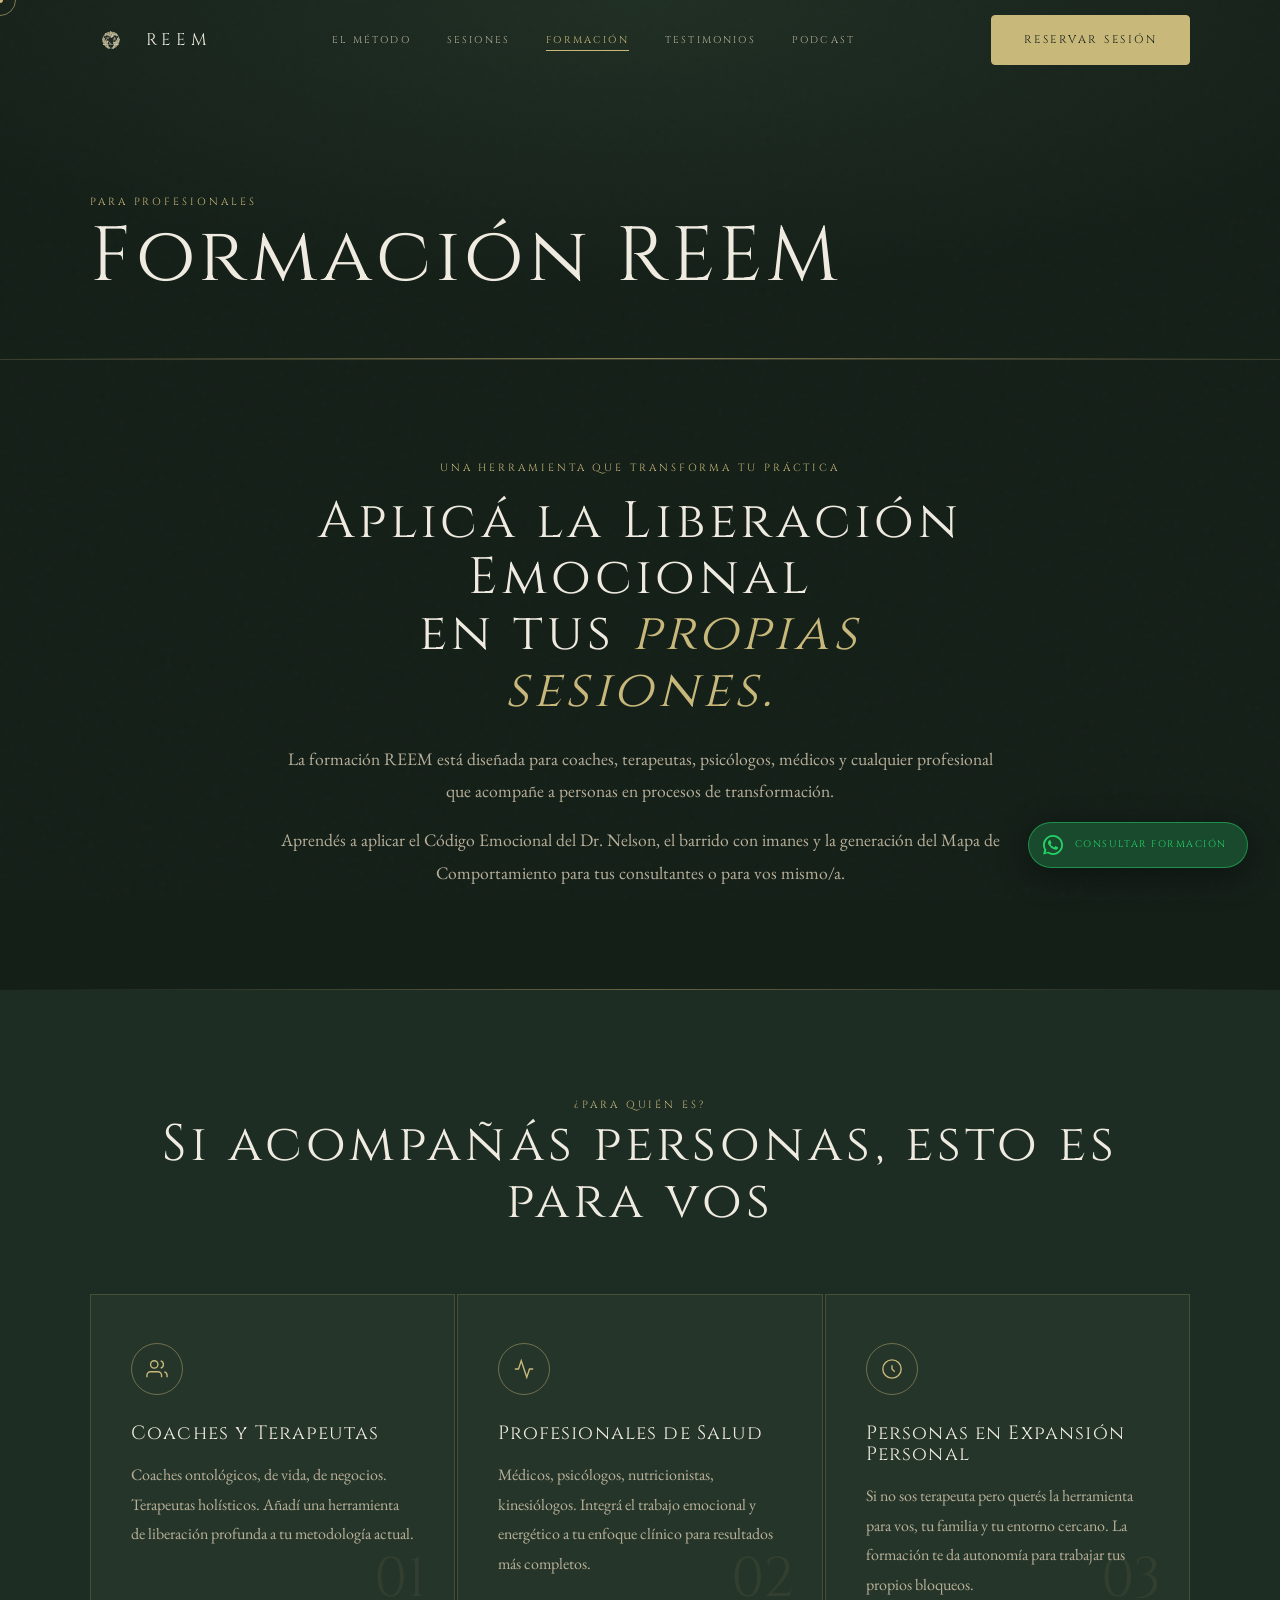
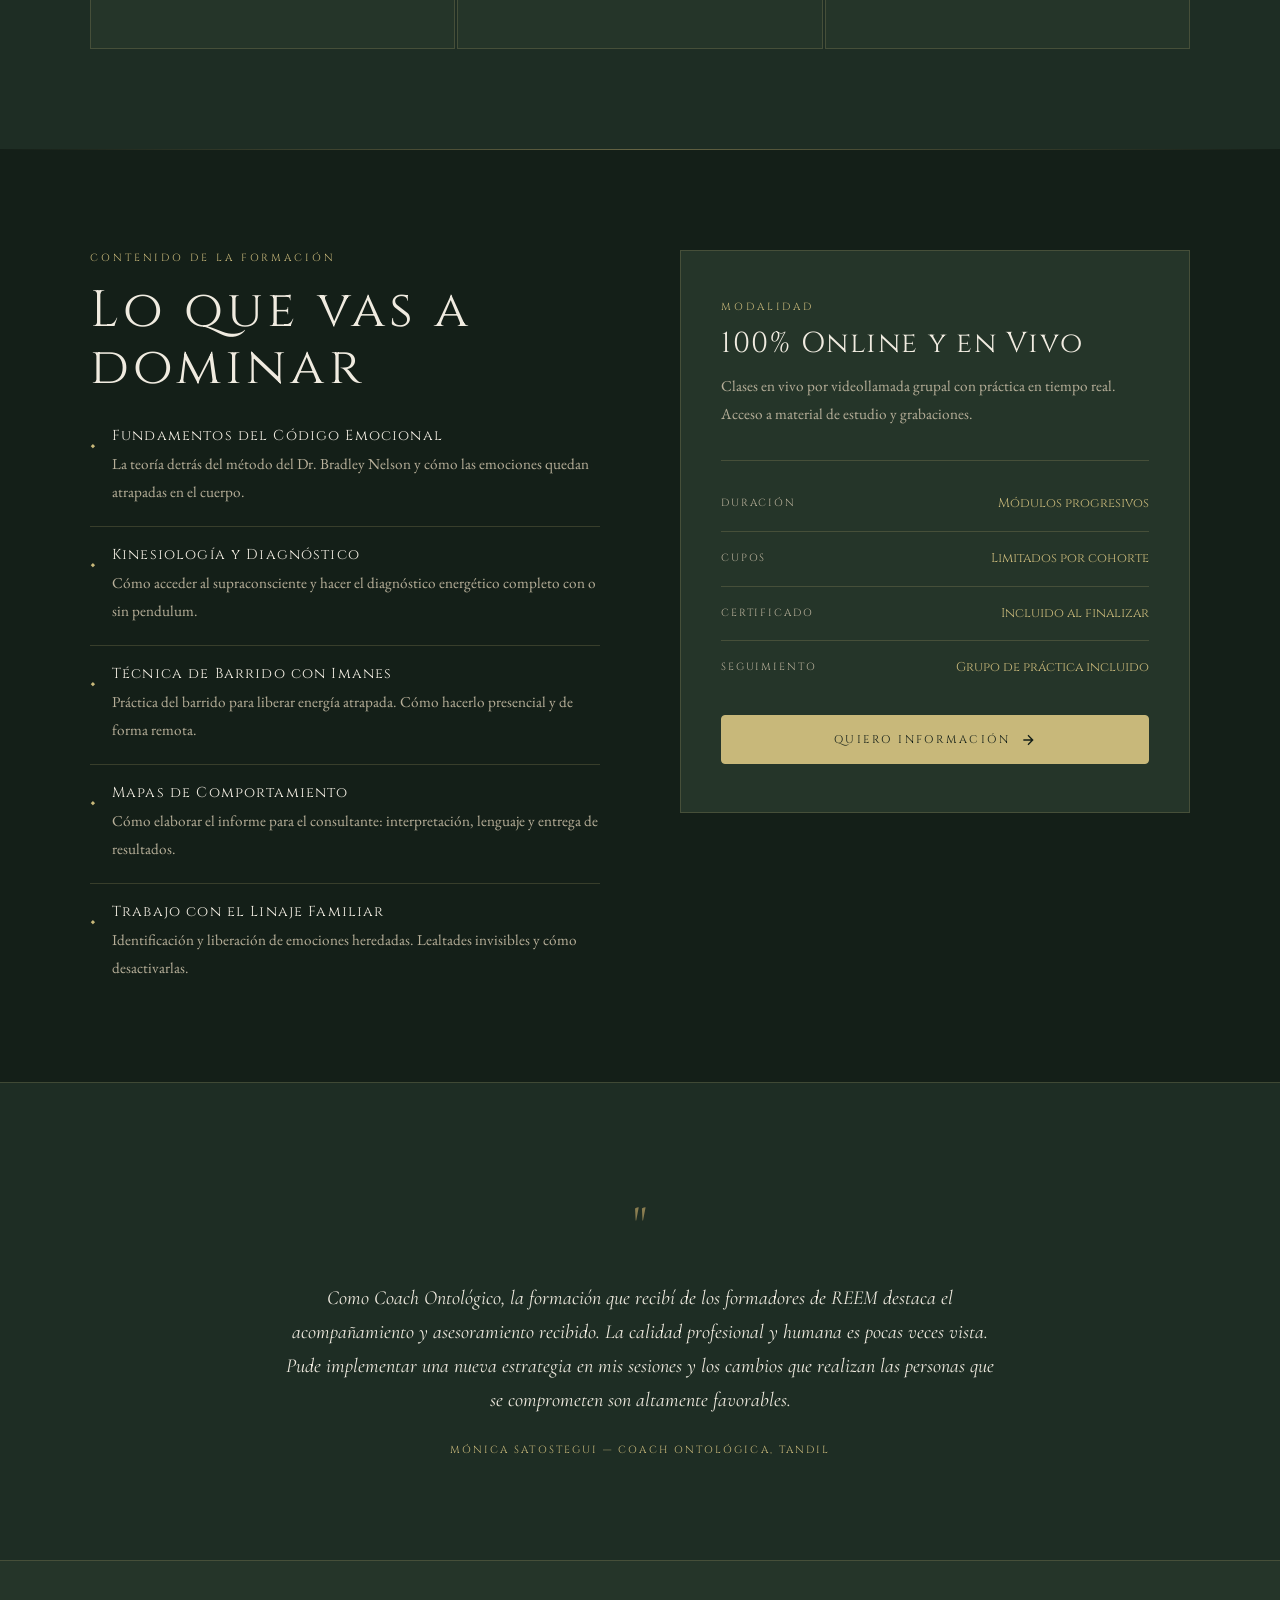
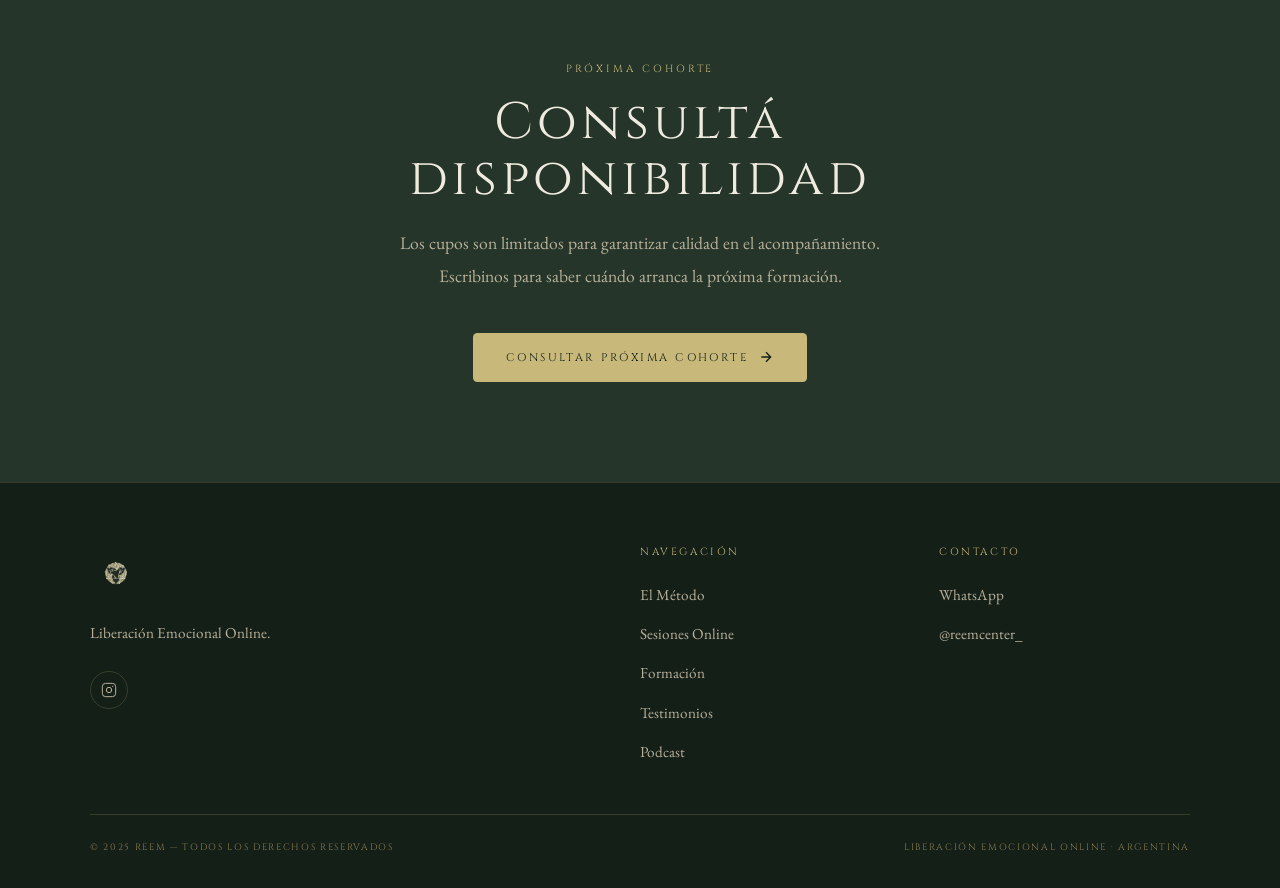
==== formacion.html @ 7fcaaf8c "Deployment: website files at root for GitHub Pages" ====
<!DOCTYPE html>
<html lang="es">
<head>
  <meta charset="UTF-8" />
  <meta name="viewport" content="width=device-width, initial-scale=1.0" />
  <title>Formación Profesional — REEM Liberación Emocional</title>
  <meta name="description" content="Formación profesional en Liberación Emocional con la metodología REEM. Certificate para aplicar el Código del Dr. Nelson en tus sesiones." />
  <link rel="icon" type="image/png" href="assets/img/logo.png" />
  <link rel="stylesheet" href="assets/css/style.css" />
</head>
<body>
  <div class="cursor-dot"></div>
  <div class="cursor-ring"></div>
  <a class="wa-float" href="https://wa.me/+5493513995002" target="_blank" rel="noopener">
    <svg xmlns="http://www.w3.org/2000/svg" width="20" height="20" fill="currentColor" viewBox="0 0 24 24"><path d="M17.472 14.382c-.297-.149-1.758-.867-2.03-.967-.273-.099-.471-.148-.67.15-.197.297-.767.966-.94 1.164-.173.199-.347.223-.644.075-.297-.15-1.255-.463-2.39-1.475-.883-.788-1.48-1.761-1.653-2.059-.173-.297-.018-.458.13-.606.134-.133.298-.347.446-.52.149-.174.198-.298.298-.497.099-.198.05-.371-.025-.52-.075-.149-.669-1.612-.916-2.207-.242-.579-.487-.5-.669-.51-.173-.008-.371-.01-.57-.01-.198 0-.52.074-.792.372-.272.297-1.04 1.016-1.04 2.479 0 1.462 1.065 2.875 1.213 3.074.149.198 2.096 3.2 5.077 4.487.709.306 1.262.489 1.694.625.712.227 1.36.195 1.871.118.571-.085 1.758-.719 2.006-1.413.248-.694.248-1.289.173-1.413-.074-.124-.272-.198-.57-.347z"/><path d="M12 0C5.373 0 0 5.373 0 12c0 2.127.558 4.122 1.531 5.849L.061 23.5l5.793-1.519A11.944 11.944 0 0 0 12 24c6.627 0 12-5.373 12-12S18.627 0 12 0zm0 21.818a9.818 9.818 0 0 1-5.006-1.374l-.359-.213-3.44.902.918-3.354-.234-.374A9.818 9.818 0 0 1 12 2.182c5.425 0 9.818 4.393 9.818 9.818S17.425 21.818 12 21.818z"/></svg>
    <span>Consultar Formación</span>
  </a>

  <header class="nav">
    <div class="container nav__inner">
      <a class="nav__logo" href="index.html"><img src="assets/img/logo.png" alt="REEM" /><span class="nav__logo-text">REEM</span></a>
      <nav class="nav__links">
        <a href="metodo.html">El Método</a>
        <a href="sesiones.html">Sesiones</a>
        <a href="formacion.html" class="active">Formación</a>
        <a href="testimonios.html">Testimonios</a>
        <a href="podcast.html">Podcast</a>
      </nav>
      <a class="btn btn-solid nav__cta" href="sesiones.html">Reservar Sesión</a>
      <button class="nav__burger" aria-label="Menú"><span></span><span></span><span></span></button>
    </div>
  </header>
  <nav class="nav__mobile">
    <a href="metodo.html">El Método</a><a href="sesiones.html">Sesiones</a><a href="formacion.html">Formación</a><a href="testimonios.html">Testimonios</a><a href="podcast.html">Podcast</a>
    <a class="btn btn-solid" href="sesiones.html" style="text-align:center">Reservar Sesión</a>
  </nav>

  <section class="page-hero">
    <div class="page-hero__bg"></div>
    <div class="container page-hero__content">
      <span class="label">Para Profesionales</span>
      <h1>Formación REEM</h1>
    </div>
  </section>

  <!-- INTRO -->
  <section style="background:var(--bg-deep);">
    <div class="container">
      <div style="max-width:720px;margin:0 auto;text-align:center;" class="fade-in">
        <span class="label" style="display:block;margin-bottom:16px;">Una herramienta que transforma tu práctica</span>
        <h2 style="margin-bottom:24px;">Aplicá la Liberación Emocional<br>en tus <em style="color:var(--gold);font-style:italic;">propias sesiones.</em></h2>
        <p style="color:var(--cream-dim);margin-bottom:16px;">La formación REEM está diseñada para coaches, terapeutas, psicólogos, médicos y cualquier profesional que acompañe a personas en procesos de transformación.</p>
        <p style="color:var(--cream-dim);">Aprendés a aplicar el Código Emocional del Dr. Nelson, el barrido con imanes y la generación del Mapa de Comportamiento para tus consultantes o para vos mismo/a.</p>
      </div>
    </div>
  </section>

  <div class="divider"></div>

  <!-- PARA QUIÉN -->
  <section style="background:var(--bg);">
    <div class="container">
      <div class="section-header fade-in">
        <span class="label">¿Para quién es?</span>
        <h2>Si acompañás personas, esto es para vos</h2>
      </div>
      <div class="cards-grid">
        <div class="card fade-in">
          <div class="card__icon"><svg xmlns="http://www.w3.org/2000/svg" width="22" height="22" fill="none" stroke="currentColor" stroke-width="1.5" viewBox="0 0 24 24"><path d="M17 21v-2a4 4 0 0 0-4-4H5a4 4 0 0 0-4 4v2"/><circle cx="9" cy="7" r="4"/><path d="M23 21v-2a4 4 0 0 0-3-3.87"/><path d="M16 3.13a4 4 0 0 1 0 7.75"/></svg></div>
          <h3>Coaches y Terapeutas</h3>
          <p style="color:var(--cream-dim);">Coaches ontológicos, de vida, de negocios. Terapeutas holísticos. Añadí una herramienta de liberación profunda a tu metodología actual.</p>
          <span class="card__num">01</span>
        </div>
        <div class="card fade-in fade-in-delay-1">
          <div class="card__icon"><svg xmlns="http://www.w3.org/2000/svg" width="22" height="22" fill="none" stroke="currentColor" stroke-width="1.5" viewBox="0 0 24 24"><path d="M22 12h-4l-3 9L9 3l-3 9H2"/></svg></div>
          <h3>Profesionales de Salud</h3>
          <p style="color:var(--cream-dim);">Médicos, psicólogos, nutricionistas, kinesiólogos. Integrá el trabajo emocional y energético a tu enfoque clínico para resultados más completos.</p>
          <span class="card__num">02</span>
        </div>
        <div class="card fade-in fade-in-delay-2">
          <div class="card__icon"><svg xmlns="http://www.w3.org/2000/svg" width="22" height="22" fill="none" stroke="currentColor" stroke-width="1.5" viewBox="0 0 24 24"><circle cx="12" cy="12" r="10"/><path d="M12 8v4l3 3"/></svg></div>
          <h3>Personas en Expansión Personal</h3>
          <p style="color:var(--cream-dim);">Si no sos terapeuta pero querés la herramienta para vos, tu familia y tu entorno cercano. La formación te da autonomía para trabajar tus propios bloqueos.</p>
          <span class="card__num">03</span>
        </div>
      </div>
    </div>
  </section>

  <div class="divider"></div>

  <!-- QUÉ APRENDÉS -->
  <section style="background:var(--bg-deep);">
    <div class="container">
      <div style="display:grid;grid-template-columns:1fr 1fr;gap:80px;align-items:start;">
        <div class="fade-in">
          <span class="label" style="display:block;margin-bottom:16px;">Contenido de la formación</span>
          <h2 style="margin-bottom:32px;">Lo que vas a dominar</h2>
          <div style="display:flex;flex-direction:column;gap:20px;">
            <div style="display:flex;gap:16px;align-items:flex-start;">
              <span style="color:var(--gold);font-size:1.2rem;flex-shrink:0;">◆</span>
              <div><h4 style="font-family:var(--font-display);font-size:0.9rem;letter-spacing:0.08em;margin-bottom:6px;">Fundamentos del Código Emocional</h4><p style="color:var(--cream-dim);font-size:0.95rem;">La teoría detrás del método del Dr. Bradley Nelson y cómo las emociones quedan atrapadas en el cuerpo.</p></div>
            </div>
            <div style="height:1px;background:var(--border);"></div>
            <div style="display:flex;gap:16px;align-items:flex-start;">
              <span style="color:var(--gold);font-size:1.2rem;flex-shrink:0;">◆</span>
              <div><h4 style="font-family:var(--font-display);font-size:0.9rem;letter-spacing:0.08em;margin-bottom:6px;">Kinesiología y Diagnóstico</h4><p style="color:var(--cream-dim);font-size:0.95rem;">Cómo acceder al supraconsciente y hacer el diagnóstico energético completo con o sin pendulum.</p></div>
            </div>
            <div style="height:1px;background:var(--border);"></div>
            <div style="display:flex;gap:16px;align-items:flex-start;">
              <span style="color:var(--gold);font-size:1.2rem;flex-shrink:0;">◆</span>
              <div><h4 style="font-family:var(--font-display);font-size:0.9rem;letter-spacing:0.08em;margin-bottom:6px;">Técnica de Barrido con Imanes</h4><p style="color:var(--cream-dim);font-size:0.95rem;">Práctica del barrido para liberar energía atrapada. Cómo hacerlo presencial y de forma remota.</p></div>
            </div>
            <div style="height:1px;background:var(--border);"></div>
            <div style="display:flex;gap:16px;align-items:flex-start;">
              <span style="color:var(--gold);font-size:1.2rem;flex-shrink:0;">◆</span>
              <div><h4 style="font-family:var(--font-display);font-size:0.9rem;letter-spacing:0.08em;margin-bottom:6px;">Mapas de Comportamiento</h4><p style="color:var(--cream-dim);font-size:0.95rem;">Cómo elaborar el informe para el consultante: interpretación, lenguaje y entrega de resultados.</p></div>
            </div>
            <div style="height:1px;background:var(--border);"></div>
            <div style="display:flex;gap:16px;align-items:flex-start;">
              <span style="color:var(--gold);font-size:1.2rem;flex-shrink:0;">◆</span>
              <div><h4 style="font-family:var(--font-display);font-size:0.9rem;letter-spacing:0.08em;margin-bottom:6px;">Trabajo con el Linaje Familiar</h4><p style="color:var(--cream-dim);font-size:0.95rem;">Identificación y liberación de emociones heredadas. Lealtades invisibles y cómo desactivarlas.</p></div>
            </div>
          </div>
        </div>
        <div class="fade-in fade-in-delay-2">
          <div style="background:var(--bg-card);border:1px solid var(--border);padding:48px 40px;">
            <div style="position:relative;padding-bottom:32px;margin-bottom:32px;border-bottom:1px solid var(--border);">
              <span class="label" style="display:block;margin-bottom:12px;">Modalidad</span>
              <h3 style="margin-bottom:12px;">100% Online y en Vivo</h3>
              <p style="color:var(--cream-dim);font-size:0.95rem;">Clases en vivo por videollamada grupal con práctica en tiempo real. Acceso a material de estudio y grabaciones.</p>
            </div>
            <div style="display:flex;flex-direction:column;gap:16px;">
              <div style="display:flex;justify-content:space-between;align-items:center;">
                <span style="font-family:var(--font-display);font-size:0.65rem;letter-spacing:0.18em;text-transform:uppercase;color:var(--cream-dim);">Duración</span>
                <span style="font-family:var(--font-display);font-size:0.8rem;color:var(--gold);">Módulos progresivos</span>
              </div>
              <div style="height:1px;background:var(--border);"></div>
              <div style="display:flex;justify-content:space-between;align-items:center;">
                <span style="font-family:var(--font-display);font-size:0.65rem;letter-spacing:0.18em;text-transform:uppercase;color:var(--cream-dim);">Cupos</span>
                <span style="font-family:var(--font-display);font-size:0.8rem;color:var(--gold);">Limitados por cohorte</span>
              </div>
              <div style="height:1px;background:var(--border);"></div>
              <div style="display:flex;justify-content:space-between;align-items:center;">
                <span style="font-family:var(--font-display);font-size:0.65rem;letter-spacing:0.18em;text-transform:uppercase;color:var(--cream-dim);">Certificado</span>
                <span style="font-family:var(--font-display);font-size:0.8rem;color:var(--gold);">Incluido al finalizar</span>
              </div>
              <div style="height:1px;background:var(--border);"></div>
              <div style="display:flex;justify-content:space-between;align-items:center;">
                <span style="font-family:var(--font-display);font-size:0.65rem;letter-spacing:0.18em;text-transform:uppercase;color:var(--cream-dim);">Seguimiento</span>
                <span style="font-family:var(--font-display);font-size:0.8rem;color:var(--gold);">Grupo de práctica incluido</span>
              </div>
            </div>
            <a class="btn btn-solid" href="https://wa.me/+5493513995002?text=Hola%2C+quiero+informaci%C3%B3n+sobre+la+Formaci%C3%B3n+REEM." target="_blank" style="width:100%;justify-content:center;margin-top:36px;">
              Quiero información
              <svg xmlns="http://www.w3.org/2000/svg" width="16" height="16" fill="none" stroke="currentColor" stroke-width="2" viewBox="0 0 24 24"><path d="M5 12h14M12 5l7 7-7 7"/></svg>
            </a>
          </div>
        </div>
      </div>
    </div>
  </section>

  <!-- TESTIMONIO FORMACIÓN DESTACADO -->
  <section style="background:var(--bg);border-top:1px solid var(--border);">
    <div class="container">
      <div style="max-width:720px;margin:0 auto;text-align:center;" class="fade-in">
        <div style="font-size:3rem;color:var(--gold-dim);margin-bottom:16px;">"</div>
        <blockquote style="font-family:var(--font-body);font-size:1.25rem;font-style:italic;color:var(--cream);line-height:1.7;margin-bottom:24px;">Como Coach Ontológico, la formación que recibí de los formadores de REEM destaca el acompañamiento y asesoramiento recibido. La calidad profesional y humana es pocas veces vista. Pude implementar una nueva estrategia en mis sesiones y los cambios que realizan las personas que se comprometen son altamente favorables.</blockquote>
        <p style="font-family:var(--font-display);font-size:0.65rem;letter-spacing:0.2em;text-transform:uppercase;color:var(--gold);">Mónica Satostegui — Coach Ontológica, Tandil</p>
      </div>
    </div>
  </section>

  <!-- CTA -->
  <section style="background:var(--bg-card);border-top:1px solid var(--border);text-align:center;">
    <div class="container">
      <div style="max-width:520px;margin:0 auto;" class="fade-in">
        <span class="label" style="display:block;margin-bottom:16px;">Próxima cohorte</span>
        <h2 style="margin-bottom:20px;">Consultá disponibilidad</h2>
        <p style="color:var(--cream-dim);margin-bottom:40px;">Los cupos son limitados para garantizar calidad en el acompañamiento. Escribinos para saber cuándo arranca la próxima formación.</p>
        <a class="btn btn-solid" href="https://wa.me/+5493513995002?text=Hola%2C+quiero+info+sobre+la+pr%C3%B3xima+cohorte+de+la+Formaci%C3%B3n+REEM." target="_blank">
          Consultar próxima cohorte
          <svg xmlns="http://www.w3.org/2000/svg" width="16" height="16" fill="none" stroke="currentColor" stroke-width="2" viewBox="0 0 24 24"><path d="M5 12h14M12 5l7 7-7 7"/></svg>
        </a>
      </div>
    </div>
  </section>

  <footer class="footer">
    <div class="container">
      <div class="footer__grid">
        <div class="footer__brand"><img src="assets/img/logo.png" alt="REEM Logo" /><p>Liberación Emocional Online.</p><div class="footer__social"><a href="https://www.instagram.com/reemcenter_/" target="_blank" aria-label="Instagram"><svg xmlns="http://www.w3.org/2000/svg" width="16" height="16" fill="none" stroke="currentColor" stroke-width="1.5" viewBox="0 0 24 24"><rect x="2" y="2" width="20" height="20" rx="5" ry="5"/><circle cx="12" cy="12" r="4"/><circle cx="17.5" cy="6.5" r="1" fill="currentColor" stroke="none"/></svg></a></div></div>
        <div class="footer__col"><h4>Navegación</h4><ul><li><a href="metodo.html">El Método</a></li><li><a href="sesiones.html">Sesiones Online</a></li><li><a href="formacion.html">Formación</a></li><li><a href="testimonios.html">Testimonios</a></li><li><a href="podcast.html">Podcast</a></li></ul></div>
        <div class="footer__col"><h4>Contacto</h4><ul><li><a href="https://wa.me/+5493513995002" target="_blank">WhatsApp</a></li><li><a href="https://www.instagram.com/reemcenter_/" target="_blank">@reemcenter_</a></li></ul></div>
      </div>
      <div class="footer__bottom"><p>© 2025 REEM — Todos los derechos reservados</p><p>Liberación Emocional Online · Argentina</p></div>
    </div>
  </footer>
  <script src="assets/js/main.js"></script>
</body>
</html>
---- assets/css/style.css ----
/* ============================================
   REEM — Global Stylesheet
   Aesthetic: Luxury Dark Mystic
   ============================================ */

@import url('https://fonts.googleapis.com/css2?family=Cormorant+Garamond:ital,wght@0,300;0,400;0,500;0,600;1,300;1,400&family=Cinzel:wght@400;500;600&family=EB+Garamond:ital,wght@0,400;0,500;1,400&display=swap');

/* ---- VARIABLES ---- */
:root {
  --bg:          #1e2d24;
  --bg-deep:     #141f18;
  --bg-card:     #253529;
  --bg-hover:    #2e4035;
  --gold:        #c8b87a;
  --gold-light:  #e0d09a;
  --gold-dim:    #8a7d50;
  --cream:       #f0ebe0;
  --cream-dim:   #b8b09a;
  --white:       #ffffff;
  --border:      rgba(200, 184, 122, 0.2);
  --border-strong: rgba(200, 184, 122, 0.45);
  --shadow:      0 20px 60px rgba(0,0,0,0.5);
  --shadow-gold: 0 0 40px rgba(200, 184, 122, 0.12);

  --font-display: 'Cinzel', serif;
  --font-body:    'Cormorant Garamond', serif;
  --font-text:    'EB Garamond', serif;

  --nav-h: 80px;
  --section-pad: 100px;
  --max-w: 1180px;
  --radius: 4px;

  --transition: 0.4s cubic-bezier(0.25, 0.46, 0.45, 0.94);
}

/* ---- RESET ---- */
*, *::before, *::after { box-sizing: border-box; margin: 0; padding: 0; }
html { scroll-behavior: smooth; font-size: 16px; }
body {
  font-family: var(--font-body);
  background-color: var(--bg-deep);
  color: var(--cream);
  line-height: 1.7;
  overflow-x: hidden;
  cursor: none;
}
img { max-width: 100%; height: auto; display: block; }
a { text-decoration: none; color: inherit; }
ul { list-style: none; }
button { font-family: inherit; cursor: none; }

/* ---- CUSTOM CURSOR ---- */
.cursor-dot,
.cursor-ring {
  position: fixed;
  border-radius: 50%;
  pointer-events: none;
  z-index: 9999;
  transform: translate(-50%, -50%);
  transition: opacity 0.3s;
}
.cursor-dot {
  width: 6px; height: 6px;
  background: var(--gold);
}
.cursor-ring {
  width: 32px; height: 32px;
  border: 1px solid rgba(200,184,122,0.6);
  transition: transform 0.15s ease, width 0.3s, height 0.3s, border-color 0.3s;
}
.cursor-ring.hover {
  width: 56px; height: 56px;
  border-color: var(--gold);
  background: rgba(200,184,122,0.06);
}

/* ---- SCROLLBAR ---- */
::-webkit-scrollbar { width: 5px; }
::-webkit-scrollbar-track { background: var(--bg-deep); }
::-webkit-scrollbar-thumb { background: var(--gold-dim); border-radius: 10px; }

/* ---- NOISE OVERLAY ---- */
body::before {
  content: '';
  position: fixed; inset: 0;
  background-image: url("data:image/svg+xml,%3Csvg viewBox='0 0 200 200' xmlns='http://www.w3.org/2000/svg'%3E%3Cfilter id='n'%3E%3CfeTurbulence type='fractalNoise' baseFrequency='0.75' numOctaves='4' stitchTiles='stitch'/%3E%3C/filter%3E%3Crect width='100%25' height='100%25' filter='url(%23n)' opacity='0.04'/%3E%3C/svg%3E");
  pointer-events: none;
  z-index: 1;
  opacity: 0.5;
}

/* ---- TYPOGRAPHY ---- */
h1, h2, h3, h4 { font-family: var(--font-display); font-weight: 400; line-height: 1.1; }
h1 { font-size: clamp(2.8rem, 6vw, 5.5rem); letter-spacing: 0.06em; }
h2 { font-size: clamp(2rem, 4vw, 3.2rem); letter-spacing: 0.08em; }
h3 { font-size: clamp(1.3rem, 2.5vw, 1.8rem); letter-spacing: 0.06em; }
p { font-family: var(--font-text); font-size: 1.1rem; font-weight: 400; line-height: 1.85; }

.label {
  font-family: var(--font-display);
  font-size: 0.65rem;
  letter-spacing: 0.28em;
  text-transform: uppercase;
  color: var(--gold);
}
.gold { color: var(--gold); }
.cream { color: var(--cream); }

/* ---- LAYOUT ---- */
.container {
  width: 100%;
  max-width: var(--max-w);
  margin: 0 auto;
  padding: 0 40px;
}
section { padding: var(--section-pad) 0; position: relative; }

/* ---- DECORATIVE LINE ---- */
.dec-line {
  display: flex;
  align-items: center;
  gap: 16px;
  margin-bottom: 20px;
}
.dec-line::before, .dec-line::after {
  content: '';
  height: 1px;
  flex: 1;
  background: linear-gradient(to right, transparent, var(--gold-dim));
}
.dec-line::before { background: linear-gradient(to left, transparent, var(--gold-dim)); }

/* ---- BUTTONS ---- */
.btn {
  display: inline-flex;
  align-items: center;
  gap: 10px;
  padding: 14px 32px;
  font-family: var(--font-display);
  font-size: 0.7rem;
  letter-spacing: 0.22em;
  text-transform: uppercase;
  border: 1px solid var(--gold);
  color: var(--gold);
  background: transparent;
  border-radius: var(--radius);
  transition: var(--transition);
  position: relative;
  overflow: hidden;
}
.btn::before {
  content: '';
  position: absolute;
  inset: 0;
  background: var(--gold);
  transform: scaleX(0);
  transform-origin: left;
  transition: transform 0.4s cubic-bezier(0.25, 0.46, 0.45, 0.94);
  z-index: -1;
}
.btn:hover::before { transform: scaleX(1); }
.btn:hover { color: var(--bg-deep); }

.btn-solid {
  background: var(--gold);
  color: var(--bg-deep);
}
.btn-solid::before { background: var(--gold-light); }
.btn-solid:hover { color: var(--bg-deep); }

.btn-wa {
  background: #1a4a2e;
  border-color: #25D366;
  color: #25D366;
}
.btn-wa::before { background: #25D366; }
.btn-wa:hover { color: var(--bg-deep); }

.btn svg { transition: transform 0.3s; }
.btn:hover svg { transform: translateX(4px); }

/* ---- NAV ---- */
.nav {
  position: fixed;
  top: 0; left: 0; right: 0;
  height: var(--nav-h);
  z-index: 1000;
  transition: background 0.4s, border-bottom 0.4s;
}
.nav.scrolled {
  background: rgba(20, 31, 24, 0.92);
  backdrop-filter: blur(20px);
  border-bottom: 1px solid var(--border);
}
.nav__inner {
  display: flex;
  align-items: center;
  justify-content: space-between;
  height: 100%;
}
.nav__logo {
  display: flex;
  align-items: center;
  gap: 14px;
}
.nav__logo img {
  width: 42px;
  height: 42px;
  object-fit: contain;
}
.nav__logo-text {
  font-family: var(--font-display);
  font-size: 1.05rem;
  letter-spacing: 0.3em;
  color: var(--cream);
}
.nav__links {
  display: flex;
  align-items: center;
  gap: 36px;
}
.nav__links a {
  font-family: var(--font-display);
  font-size: 0.62rem;
  letter-spacing: 0.22em;
  text-transform: uppercase;
  color: var(--cream-dim);
  transition: color 0.3s;
  position: relative;
}
.nav__links a::after {
  content: '';
  position: absolute;
  bottom: -3px; left: 0;
  width: 0; height: 1px;
  background: var(--gold);
  transition: width 0.3s;
}
.nav__links a:hover, .nav__links a.active { color: var(--gold); }
.nav__links a:hover::after, .nav__links a.active::after { width: 100%; }

.nav__cta { margin-left: 16px; }

.nav__burger {
  display: none;
  flex-direction: column;
  gap: 5px;
  background: none;
  border: none;
  padding: 8px;
}
.nav__burger span {
  display: block;
  width: 24px; height: 1px;
  background: var(--cream);
  transition: var(--transition);
}
.nav__burger.open span:nth-child(1) { transform: translateY(6px) rotate(45deg); }
.nav__burger.open span:nth-child(2) { opacity: 0; }
.nav__burger.open span:nth-child(3) { transform: translateY(-6px) rotate(-45deg); }

.nav__mobile {
  display: none;
  position: fixed;
  top: var(--nav-h); left: 0; right: 0;
  background: rgba(20, 31, 24, 0.98);
  backdrop-filter: blur(20px);
  border-bottom: 1px solid var(--border);
  padding: 32px 40px;
  flex-direction: column;
  gap: 24px;
  z-index: 999;
}
.nav__mobile.open { display: flex; }
.nav__mobile a {
  font-family: var(--font-display);
  font-size: 0.75rem;
  letter-spacing: 0.22em;
  text-transform: uppercase;
  color: var(--cream-dim);
  transition: color 0.3s;
}
.nav__mobile a:hover { color: var(--gold); }

/* ---- HERO ---- */
.hero {
  min-height: 100vh;
  display: flex;
  align-items: center;
  position: relative;
  overflow: hidden;
  padding-top: var(--nav-h);
}
.hero__bg {
  position: absolute;
  inset: 0;
  background: radial-gradient(ellipse 70% 70% at 65% 40%, rgba(37, 53, 41, 0.8) 0%, var(--bg-deep) 70%);
  z-index: 0;
}
.hero__geometry {
  position: absolute;
  right: -5%;
  top: 50%;
  transform: translateY(-50%);
  width: clamp(340px, 45vw, 620px);
  opacity: 0.12;
  animation: slowRotate 60s linear infinite;
  z-index: 0;
}
@keyframes slowRotate { to { transform: translateY(-50%) rotate(360deg); } }

.hero__content {
  position: relative;
  z-index: 2;
  max-width: 640px;
}
.hero__eyebrow {
  display: flex;
  align-items: center;
  gap: 16px;
  margin-bottom: 28px;
}
.hero__eyebrow .label { color: var(--gold); }
.hero__eyebrow-line {
  width: 48px; height: 1px;
  background: var(--gold-dim);
}
.hero h1 { margin-bottom: 24px; color: var(--cream); }
.hero h1 em { font-style: italic; color: var(--gold); }
.hero__sub {
  font-size: 1.15rem;
  color: var(--cream-dim);
  margin-bottom: 48px;
  max-width: 500px;
  line-height: 1.9;
}
.hero__actions { display: flex; gap: 16px; flex-wrap: wrap; }
.hero__scroll {
  position: absolute;
  bottom: 36px;
  left: 50%;
  transform: translateX(-50%);
  display: flex;
  flex-direction: column;
  align-items: center;
  gap: 8px;
  z-index: 2;
}
.hero__scroll span {
  font-family: var(--font-display);
  font-size: 0.55rem;
  letter-spacing: 0.3em;
  text-transform: uppercase;
  color: var(--gold-dim);
}
.hero__scroll-line {
  width: 1px; height: 50px;
  background: linear-gradient(to bottom, var(--gold-dim), transparent);
  animation: scrollPulse 2s ease-in-out infinite;
}
@keyframes scrollPulse {
  0%, 100% { opacity: 0.3; transform: scaleY(0.7); }
  50% { opacity: 1; transform: scaleY(1); }
}

/* ---- SECTION HEADER ---- */
.section-header {
  text-align: center;
  margin-bottom: 64px;
}
.section-header .label { margin-bottom: 16px; }
.section-header h2 { margin-bottom: 20px; }
.section-header p { color: var(--cream-dim); max-width: 560px; margin: 0 auto; }

/* ---- PILARES / CARDS ---- */
.cards-grid {
  display: grid;
  grid-template-columns: repeat(auto-fit, minmax(280px, 1fr));
  gap: 2px;
}
.card {
  background: var(--bg-card);
  padding: 48px 40px;
  border: 1px solid var(--border);
  position: relative;
  overflow: hidden;
  transition: var(--transition);
}
.card::before {
  content: '';
  position: absolute;
  top: 0; left: 0; right: 0;
  height: 2px;
  background: linear-gradient(to right, transparent, var(--gold), transparent);
  transform: scaleX(0);
  transition: transform 0.5s;
}
.card:hover { background: var(--bg-hover); transform: translateY(-4px); }
.card:hover::before { transform: scaleX(1); }
.card__icon {
  width: 52px; height: 52px;
  border: 1px solid var(--border-strong);
  border-radius: 50%;
  display: flex; align-items: center; justify-content: center;
  margin-bottom: 28px;
  color: var(--gold);
}
.card__num {
  font-family: var(--font-display);
  font-size: 3.5rem;
  color: rgba(200, 184, 122, 0.08);
  position: absolute;
  bottom: 20px; right: 28px;
  letter-spacing: 0;
}
.card h3 { margin-bottom: 16px; font-size: 1.2rem; }
.card p { color: var(--cream-dim); font-size: 1rem; }

/* ---- TESTIMONIALS ---- */
.testimonials-grid {
  display: grid;
  grid-template-columns: repeat(auto-fit, minmax(300px, 1fr));
  gap: 24px;
}
.testi-card {
  background: var(--bg-card);
  border: 1px solid var(--border);
  border-radius: 2px;
  overflow: hidden;
  position: relative;
  transition: var(--transition);
}
.testi-card:hover { border-color: var(--gold-dim); transform: translateY(-4px); }
.testi-card img {
  width: 100%;
  object-fit: cover;
  max-height: 380px;
}
.testi-card__body {
  padding: 24px;
}
.testi-card__quote {
  font-size: 2rem;
  color: var(--gold-dim);
  line-height: 1;
  margin-bottom: 10px;
}

/* ---- FLOATING WA BUTTON ---- */
.wa-float {
  position: fixed;
  bottom: 32px; right: 32px;
  z-index: 500;
  display: flex;
  align-items: center;
  gap: 12px;
  background: #1a4a2e;
  border: 1px solid rgba(37, 211, 102, 0.5);
  padding: 12px 20px 12px 14px;
  border-radius: 50px;
  box-shadow: 0 8px 32px rgba(0,0,0,0.4);
  transition: var(--transition);
}
.wa-float:hover {
  background: #25D366;
  border-color: #25D366;
  transform: translateY(-3px);
  box-shadow: 0 12px 40px rgba(37,211,102,0.3);
}
.wa-float svg { color: #25D366; transition: color 0.3s; }
.wa-float:hover svg { color: var(--bg-deep); }
.wa-float span {
  font-family: var(--font-display);
  font-size: 0.6rem;
  letter-spacing: 0.16em;
  text-transform: uppercase;
  color: #25D366;
  transition: color 0.3s;
}
.wa-float:hover span { color: var(--bg-deep); }

/* ---- FOOTER ---- */
.footer {
  background: var(--bg-deep);
  border-top: 1px solid var(--border);
  padding: 64px 0 32px;
}
.footer__grid {
  display: grid;
  grid-template-columns: 2fr 1fr 1fr;
  gap: 48px;
  margin-bottom: 48px;
}
.footer__brand img {
  width: 52px;
  margin-bottom: 20px;
}
.footer__brand p {
  color: var(--cream-dim);
  font-size: 0.95rem;
  max-width: 280px;
  margin-bottom: 24px;
}
.footer__social {
  display: flex;
  gap: 14px;
}
.footer__social a {
  width: 38px; height: 38px;
  border: 1px solid var(--border);
  border-radius: 50%;
  display: flex; align-items: center; justify-content: center;
  color: var(--cream-dim);
  transition: var(--transition);
}
.footer__social a:hover {
  border-color: var(--gold);
  color: var(--gold);
  background: rgba(200,184,122,0.08);
}
.footer__col h4 {
  font-family: var(--font-display);
  font-size: 0.65rem;
  letter-spacing: 0.25em;
  text-transform: uppercase;
  color: var(--gold);
  margin-bottom: 24px;
}
.footer__col ul { display: flex; flex-direction: column; gap: 12px; }
.footer__col ul a {
  font-family: var(--font-text);
  font-size: 0.95rem;
  color: var(--cream-dim);
  transition: color 0.3s;
}
.footer__col ul a:hover { color: var(--gold); }
.footer__bottom {
  border-top: 1px solid var(--border);
  padding-top: 24px;
  display: flex;
  justify-content: space-between;
  align-items: center;
  flex-wrap: wrap;
  gap: 12px;
}
.footer__bottom p {
  font-family: var(--font-display);
  font-size: 0.58rem;
  letter-spacing: 0.18em;
  text-transform: uppercase;
  color: var(--gold-dim);
}

/* ---- PAGE HERO (inner pages) ---- */
.page-hero {
  min-height: 40vh;
  display: flex;
  align-items: flex-end;
  padding-top: var(--nav-h);
  padding-bottom: 60px;
  position: relative;
  overflow: hidden;
  border-bottom: 1px solid var(--border);
}
.page-hero::after {
  content: '';
  position: absolute;
  bottom: 0; left: 0; right: 0;
  height: 1px;
  background: linear-gradient(to right, transparent, var(--gold-dim), transparent);
}
.page-hero__bg {
  position: absolute;
  inset: 0;
  background: radial-gradient(ellipse 80% 100% at 50% 0%, rgba(37,53,41,0.7) 0%, var(--bg-deep) 80%);
}
.page-hero__content { position: relative; z-index: 2; }
.page-hero .label { margin-bottom: 12px; }
.page-hero h1 { color: var(--cream); }

/* ---- DIVIDER ---- */
.divider {
  height: 1px;
  background: linear-gradient(to right, transparent, var(--border-strong), transparent);
  margin: 0;
}

/* ---- FADE IN ANIMATIONS ---- */
.fade-in {
  opacity: 0;
  transform: translateY(28px);
  transition: opacity 0.8s ease, transform 0.8s ease;
}
.fade-in.visible {
  opacity: 1;
  transform: translateY(0);
}
.fade-in-delay-1 { transition-delay: 0.1s; }
.fade-in-delay-2 { transition-delay: 0.2s; }
.fade-in-delay-3 { transition-delay: 0.3s; }
.fade-in-delay-4 { transition-delay: 0.4s; }
.fade-in-delay-5 { transition-delay: 0.5s; }

/* ---- HIGHLIGHT STRIP ---- */
.highlight-strip {
  background: var(--bg-card);
  border-top: 1px solid var(--border);
  border-bottom: 1px solid var(--border);
  padding: 40px 0;
}
.stats-row {
  display: flex;
  align-items: center;
  justify-content: center;
  gap: 0;
  flex-wrap: wrap;
}
.stat {
  flex: 1;
  min-width: 160px;
  text-align: center;
  padding: 24px 32px;
  border-right: 1px solid var(--border);
}
.stat:last-child { border-right: none; }
.stat__num {
  font-family: var(--font-display);
  font-size: 2.8rem;
  color: var(--gold);
  display: block;
  line-height: 1;
  margin-bottom: 8px;
}
.stat__label {
  font-family: var(--font-display);
  font-size: 0.6rem;
  letter-spacing: 0.2em;
  text-transform: uppercase;
  color: var(--cream-dim);
}

/* ---- ACCORDION ---- */
.accordion { border-top: 1px solid var(--border); }
.accordion-item { border-bottom: 1px solid var(--border); }
.accordion-header {
  width: 100%;
  background: none;
  border: none;
  display: flex;
  align-items: center;
  justify-content: space-between;
  padding: 24px 0;
  color: var(--cream);
  font-family: var(--font-display);
  font-size: 0.85rem;
  letter-spacing: 0.1em;
  text-transform: uppercase;
  text-align: left;
  transition: color 0.3s;
}
.accordion-header:hover { color: var(--gold); }
.accordion-icon {
  width: 24px; height: 24px;
  border: 1px solid var(--border);
  border-radius: 50%;
  display: flex; align-items: center; justify-content: center;
  flex-shrink: 0;
  transition: var(--transition);
  color: var(--gold);
}
.accordion-header.open .accordion-icon { transform: rotate(45deg); background: rgba(200,184,122,0.1); }
.accordion-body {
  max-height: 0;
  overflow: hidden;
  transition: max-height 0.5s cubic-bezier(0.25, 0.46, 0.45, 0.94);
}
.accordion-body p {
  padding-bottom: 28px;
  color: var(--cream-dim);
  font-size: 1rem;
}

/* ---- RESPONSIVE ---- */
@media (max-width: 900px) {
  :root { --section-pad: 70px; --nav-h: 70px; }
  .container { padding: 0 24px; }
  .nav__links, .nav__cta { display: none; }
  .nav__burger { display: flex; }
  .footer__grid { grid-template-columns: 1fr 1fr; gap: 32px; }
  .footer__brand { grid-column: 1 / -1; }
}
@media (max-width: 600px) {
  :root { --section-pad: 56px; }
  .hero__geometry { opacity: 0.06; }
  .hero__actions { flex-direction: column; }
  .footer__grid { grid-template-columns: 1fr; }
  .stats-row { gap: 0; }
  .stat { border-right: none; border-bottom: 1px solid var(--border); }
  .stat:last-child { border-bottom: none; }
}
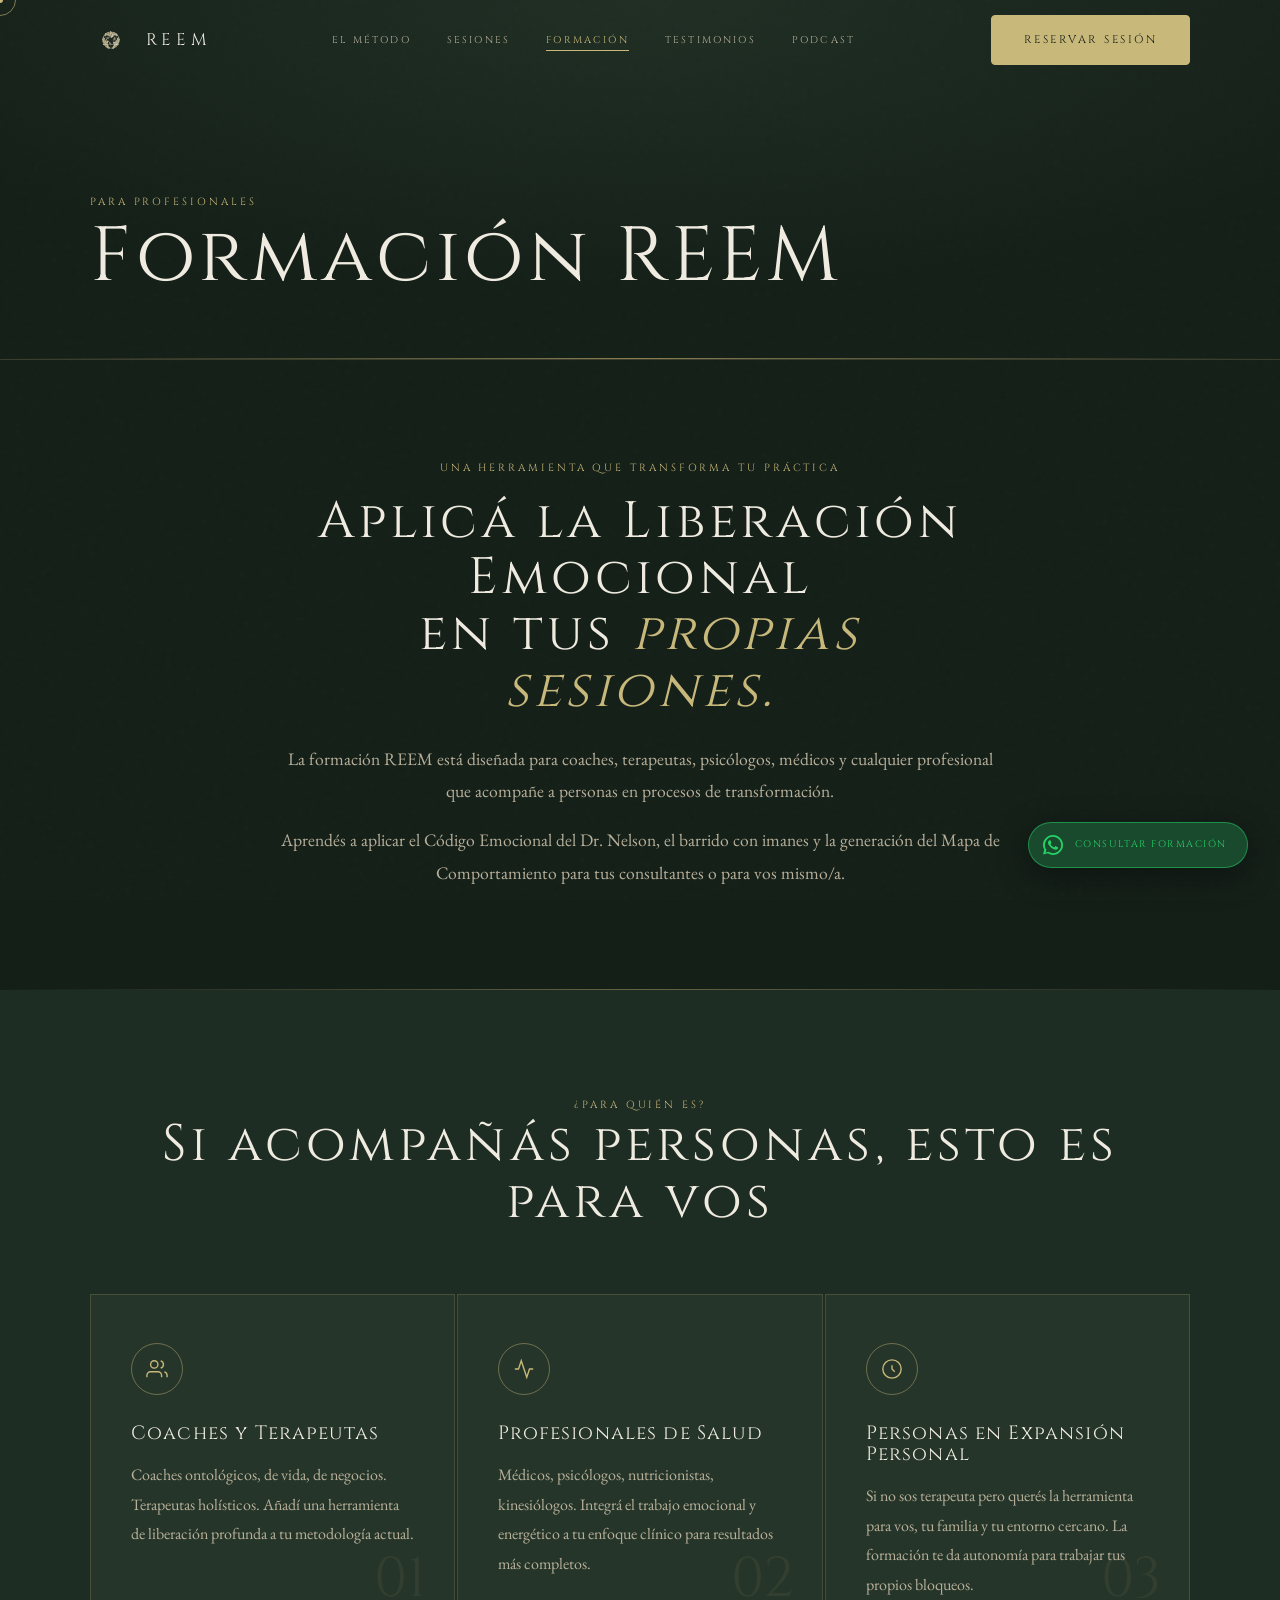
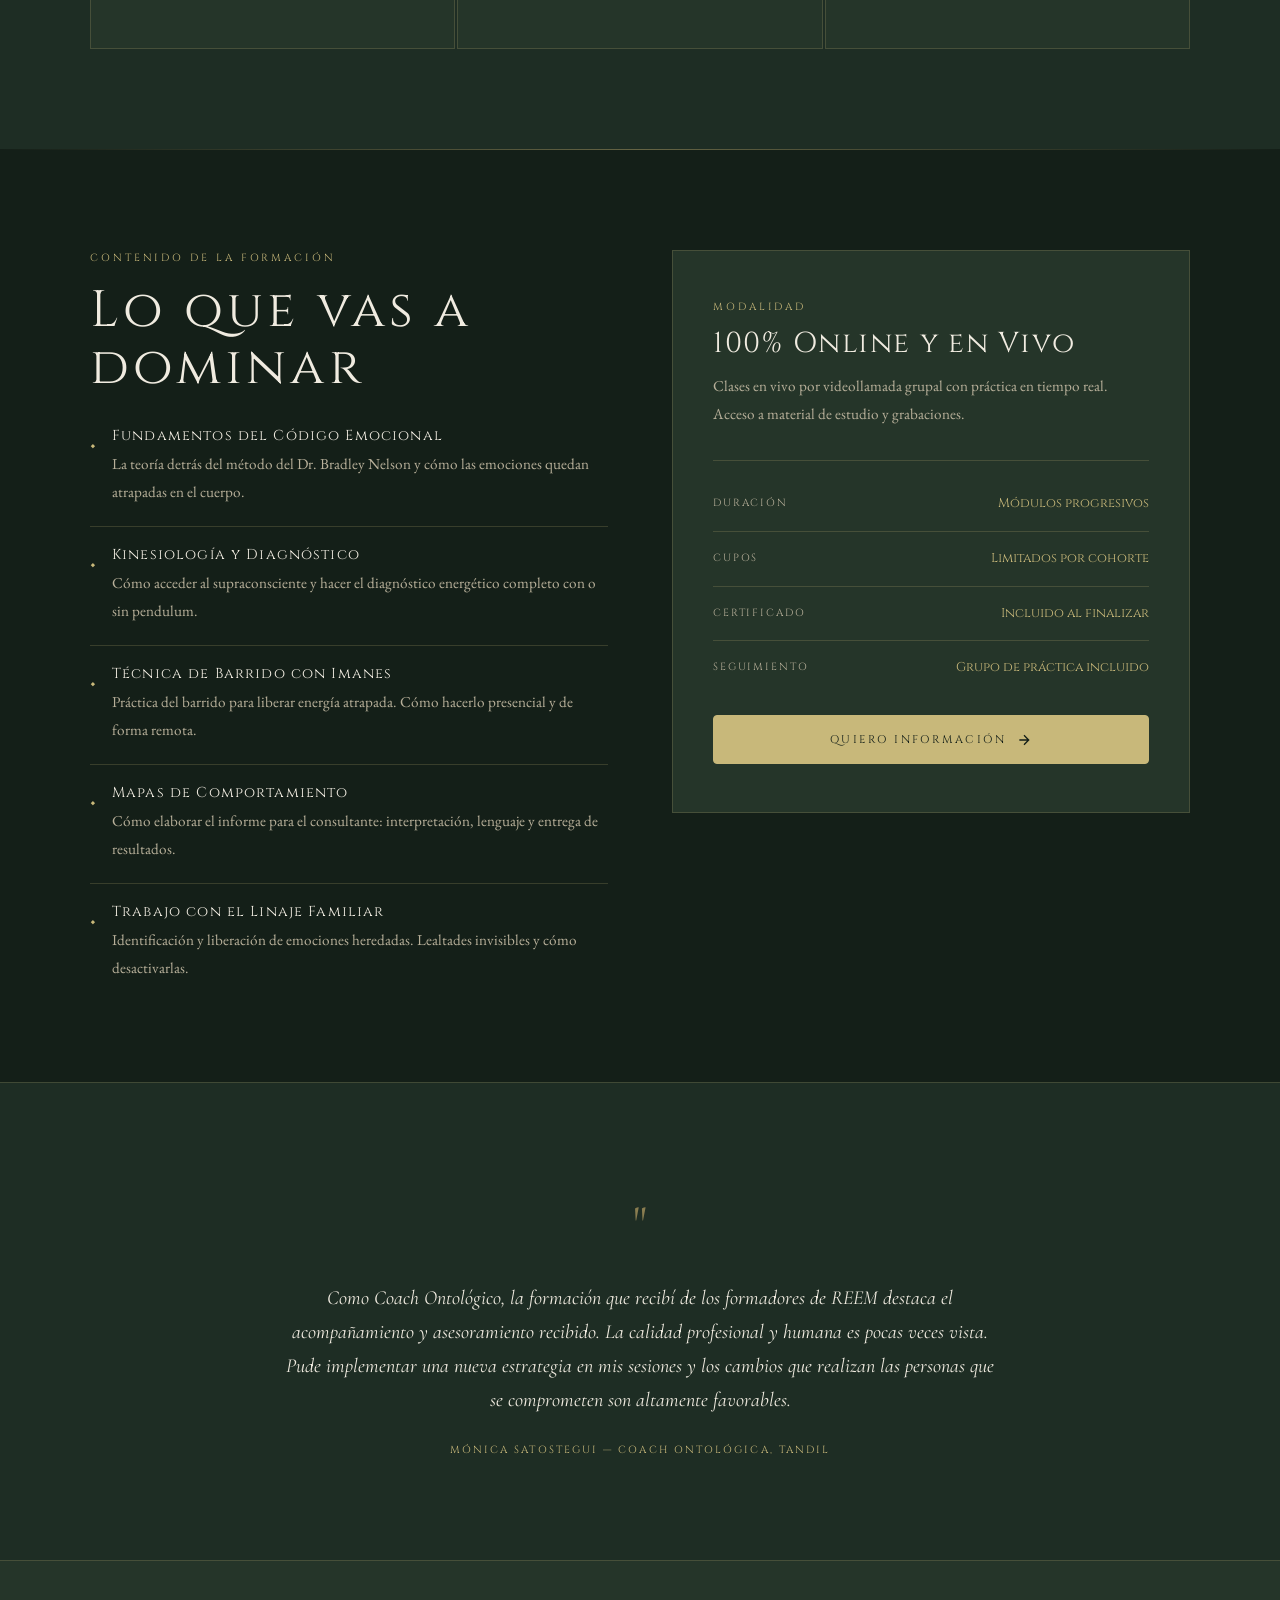
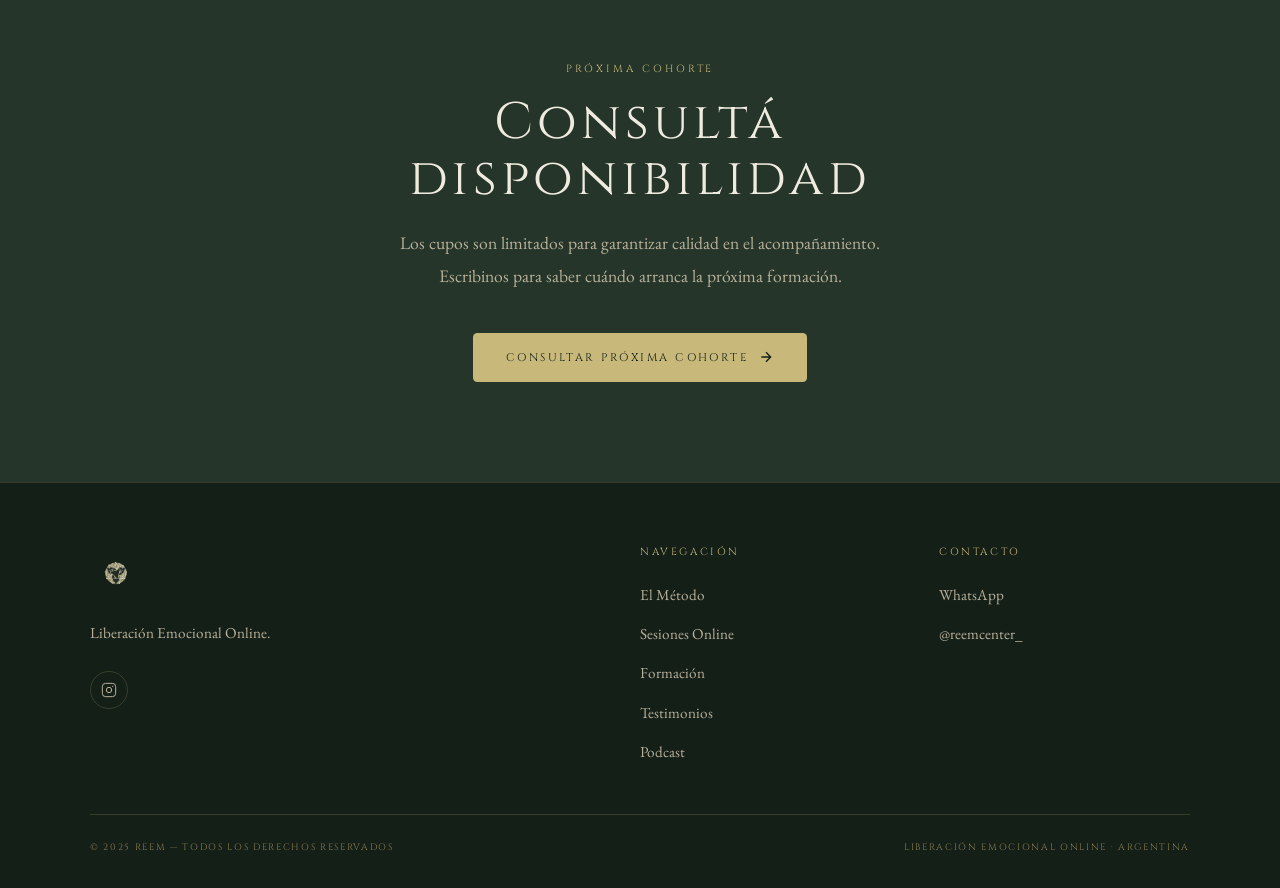
==== commit d20968ca: "Mobile: replace inline grids with responsive utility classes" ====
--- a/formacion.html
+++ b/formacion.html
@@ -92,7 +92,7 @@
   <!-- QUÉ APRENDÉS -->
   <section style="background:var(--bg-deep);">
     <div class="container">
-      <div style="display:grid;grid-template-columns:1fr 1fr;gap:80px;align-items:start;">
+      <div class="grid-2col">
         <div class="fade-in">
           <span class="label" style="display:block;margin-bottom:16px;">Contenido de la formación</span>
           <h2 style="margin-bottom:32px;">Lo que vas a dominar</h2>
--- a/assets/css/style.css
+++ b/assets/css/style.css
@@ -681,21 +681,360 @@
   font-size: 1rem;
 }
 
-/* ---- RESPONSIVE ---- */
+/* ---- LAYOUT UTILITIES ---- */
+.grid-2col {
+  display: grid;
+  grid-template-columns: 1fr 1fr;
+  gap: 64px;
+  align-items: start;
+}
+.grid-hero-2col {
+  display: grid;
+  grid-template-columns: 1fr 1fr;
+  gap: 64px;
+  align-items: center;
+}
+.sessions-grid {
+  display: grid;
+  grid-template-columns: repeat(auto-fit, minmax(280px, 1fr));
+  gap: 24px;
+}
+.mw-text {
+  max-width: 680px;
+  margin-left: auto;
+  margin-right: auto;
+}
+.mw-cta {
+  max-width: 520px;
+  margin-left: auto;
+  margin-right: auto;
+}
+.info-box {
+  background: var(--bg-card);
+  border: 1px solid var(--border);
+  padding: 48px 40px;
+}
+.prep-list {
+  display: flex;
+  flex-direction: column;
+  gap: 24px;
+}
+.prep-item {
+  display: flex;
+  gap: 24px;
+  align-items: flex-start;
+  border-bottom: 1px solid var(--border);
+  padding-bottom: 24px;
+}
+.prep-item:last-child { border-bottom: none; padding-bottom: 0; }
+.prep-num {
+  font-family: var(--font-display);
+  font-size: 2rem;
+  color: var(--gold-dim);
+  flex-shrink: 0;
+  line-height: 1;
+}
+.prep-content h4 {
+  font-family: var(--font-display);
+  font-size: 0.85rem;
+  letter-spacing: 0.1em;
+  text-transform: uppercase;
+  margin-bottom: 8px;
+}
+.content-list {
+  display: flex;
+  flex-direction: column;
+  gap: 20px;
+}
+.content-list-item {
+  display: flex;
+  gap: 16px;
+  align-items: flex-start;
+  border-bottom: 1px solid var(--border);
+  padding-bottom: 20px;
+}
+.content-list-item:last-child { border-bottom: none; padding-bottom: 0; }
+.content-bullet {
+  color: var(--gold);
+  font-size: 1.2rem;
+  flex-shrink: 0;
+}
+.content-item-title {
+  font-family: var(--font-display);
+  font-size: 0.85rem;
+  letter-spacing: 0.08em;
+  text-transform: none;
+  margin-bottom: 6px;
+}
+.info-row {
+  display: flex;
+  flex-direction: column;
+  gap: 16px;
+}
+.info-row-item {
+  display: flex;
+  justify-content: space-between;
+  align-items: center;
+  border-bottom: 1px solid var(--border);
+  padding-bottom: 16px;
+}
+.info-row-item:last-child { border-bottom: none; }
+.info-row-label {
+  font-family: var(--font-display);
+  font-size: 0.65rem;
+  letter-spacing: 0.18em;
+  text-transform: uppercase;
+  color: var(--cream-dim);
+}
+.info-row-value {
+  font-family: var(--font-display);
+  font-size: 0.8rem;
+  color: var(--gold);
+}
+.check-list {
+  display: flex;
+  flex-direction: column;
+  gap: 12px;
+  margin-bottom: 36px;
+  text-align: left;
+}
+.check-item {
+  display: flex;
+  gap: 10px;
+  align-items: center;
+}
+
+/* ============================================
+   RESPONSIVE — MOBILE FIRST
+   ============================================ */
+
+/* ---- TABLET (≤ 900px) ---- */
 @media (max-width: 900px) {
-  :root { --section-pad: 70px; --nav-h: 70px; }
-  .container { padding: 0 24px; }
+  :root {
+    --section-pad: 64px;
+    --nav-h: 64px;
+  }
+
+  html { font-size: 15px; }
+
+  .container { padding: 0 20px; }
+
+  /* Nav */
   .nav__links, .nav__cta { display: none; }
   .nav__burger { display: flex; }
+  .nav__mobile { padding: 28px 20px; }
+
+  /* Hero */
+  .hero__geometry { width: 55vw; right: -10%; opacity: 0.08; }
+  .hero__content { max-width: 100%; }
+  .hero__actions { flex-wrap: wrap; gap: 12px; }
+
+  /* Utility grids — tablet collapses to 1 col */
+  .grid-2col,
+  .grid-hero-2col { gap: 40px; }
+  .sessions-grid { grid-template-columns: 1fr; }
+
+  /* Cards */
+  .cards-grid {
+    grid-template-columns: repeat(auto-fit, minmax(260px, 1fr));
+  }
+  .card { padding: 36px 28px; }
+
+  /* Testimonials */
+  .testimonials-grid {
+    grid-template-columns: repeat(auto-fit, minmax(260px, 1fr));
+  }
+
+  /* Footer */
   .footer__grid { grid-template-columns: 1fr 1fr; gap: 32px; }
   .footer__brand { grid-column: 1 / -1; }
-}
+
+  /* Stats */
+  .stat { padding: 20px 16px; }
+  .stat__num { font-size: 2.2rem; }
+
+  /* Info box */
+  .info-box { padding: 36px 28px; }
+
+  /* WhatsApp float */
+  .wa-float span { display: none; }
+  .wa-float { padding: 12px; border-radius: 50%; }
+}
+
+/* ---- MOBILE (≤ 600px) ---- */
 @media (max-width: 600px) {
-  :root { --section-pad: 56px; }
-  .hero__geometry { opacity: 0.06; }
-  .hero__actions { flex-direction: column; }
-  .footer__grid { grid-template-columns: 1fr; }
-  .stats-row { gap: 0; }
-  .stat { border-right: none; border-bottom: 1px solid var(--border); }
+  :root {
+    --section-pad: 48px;
+    --nav-h: 60px;
+  }
+
+  html { font-size: 14px; }
+
+  /* Disable custom cursor on touch devices */
+  .cursor-dot, .cursor-ring { display: none; }
+  body { cursor: auto; }
+  button { cursor: pointer; }
+
+  /* Nav */
+  .nav__logo-text { font-size: 0.95rem; letter-spacing: 0.2em; }
+  .nav__logo img { width: 34px; height: 34px; }
+  .nav__mobile { padding: 24px 20px; gap: 20px; }
+
+  /* Typography */
+  h1 { font-size: clamp(2.2rem, 9vw, 3rem); letter-spacing: 0.03em; }
+  h2 { font-size: clamp(1.7rem, 7vw, 2.4rem); letter-spacing: 0.04em; }
+  h3 { font-size: clamp(1.15rem, 5vw, 1.5rem); }
+  p  { font-size: 1rem; line-height: 1.75; }
+
+  .label { font-size: 0.6rem; letter-spacing: 0.2em; }
+
+  /* Buttons */
+  .btn {
+    padding: 12px 22px;
+    font-size: 0.65rem;
+    letter-spacing: 0.16em;
+    width: 100%;
+    justify-content: center;
+  }
+  .hero__actions { flex-direction: column; gap: 10px; }
+  .hero__actions .btn { width: 100%; }
+
+  /* Hero */
+  .hero { min-height: 100svh; padding-top: var(--nav-h); }
+  .hero__geometry { display: none; }
+  .hero__content { max-width: 100%; }
+  .hero__sub { font-size: 1rem; margin-bottom: 36px; }
+  .hero__eyebrow { margin-bottom: 20px; }
+  .hero h1 { margin-bottom: 18px; }
+  .hero__scroll { display: none; }
+
+  /* Section header */
+  .section-header { margin-bottom: 40px; }
+  .section-header h2 { margin-bottom: 14px; }
+  .section-header p { font-size: 0.95rem; }
+
+  /* Utility grids — full collapse on mobile */
+  .grid-2col,
+  .grid-hero-2col {
+    grid-template-columns: 1fr;
+    gap: 32px;
+  }
+  .sessions-grid {
+    grid-template-columns: 1fr;
+  }
+  .mw-text, .mw-cta { max-width: 100%; }
+  .info-box { padding: 28px 20px; }
+
+  /* Cards — single column */
+  .cards-grid {
+    grid-template-columns: 1fr;
+    gap: 1px;
+  }
+  .card {
+    padding: 32px 22px;
+  }
+  .card__num { font-size: 2.8rem; bottom: 14px; right: 18px; }
+
+  /* Testimonials — single column */
+  .testimonials-grid {
+    grid-template-columns: 1fr;
+    gap: 16px;
+  }
+  .testi-card img { max-height: 260px; }
+
+  /* Stats strip */
+  .stats-row { flex-direction: column; gap: 0; }
+  .stat {
+    border-right: none;
+    border-bottom: 1px solid var(--border);
+    padding: 20px 16px;
+    min-width: unset;
+    width: 100%;
+  }
   .stat:last-child { border-bottom: none; }
-}
+  .stat__num { font-size: 2.4rem; }
+
+  /* Page hero (inner pages) */
+  .page-hero { min-height: 30vh; padding-bottom: 36px; }
+  .page-hero h1 { font-size: clamp(2rem, 8vw, 2.8rem); }
+
+  /* Footer */
+  .footer { padding: 48px 0 24px; }
+  .footer__grid { grid-template-columns: 1fr; gap: 28px; }
+  .footer__bottom {
+    flex-direction: column;
+    align-items: flex-start;
+    gap: 8px;
+  }
+
+  /* Accordion */
+  .accordion-header { font-size: 0.78rem; padding: 20px 0; }
+
+  /* WhatsApp float */
+  .wa-float {
+    bottom: 20px;
+    right: 16px;
+    padding: 11px;
+    border-radius: 50%;
+    gap: 0;
+  }
+  .wa-float span { display: none; }
+  .wa-float svg { width: 22px; height: 22px; }
+
+  /* Fix inline-style grids used in HTML pages */
+  /* Sesiones — cards grid */
+  [style*="grid-template-columns:repeat(auto-fit,minmax(280px"] {
+    grid-template-columns: 1fr !important;
+  }
+  /* Formacion — 2 col layout */
+  [style*="grid-template-columns:1fr 1fr"] {
+    grid-template-columns: 1fr !important;
+    gap: 32px !important;
+  }
+  /* Metodo 2-col */
+  [style*="grid-template-columns: 1fr 1fr"] {
+    grid-template-columns: 1fr !important;
+    gap: 32px !important;
+  }
+  /* Podcast hero grid */
+  [style*="grid-template-columns:1fr 1fr"] {
+    grid-template-columns: 1fr !important;
+    gap: 24px !important;
+  }
+  /* Hide decorative second-column images on mobile */
+  [style*="text-align:center"] > img[style*="max-width:320px"] {
+    max-width: 160px !important;
+    margin: 0 auto !important;
+  }
+
+  /* Prevent horizontal overflow from fixed-width elements */
+  * { max-width: 100%; }
+  img { max-width: 100%; }
+
+  /* Box styles that have fixed widths — make fluid */
+  [style*="max-width:680px"],
+  [style*="max-width:720px"],
+  [style*="max-width:640px"],
+  [style*="max-width:520px"],
+  [style*="max-width:420px"] {
+    max-width: 100% !important;
+  }
+
+  /* Inline flex rows that break on small screens */
+  .hero__eyebrow { gap: 10px; }
+  .hero__eyebrow-line { width: 32px; }
+}
+
+/* ---- VERY SMALL (≤ 380px) ---- */
+@media (max-width: 380px) {
+  :root { --section-pad: 40px; }
+  html { font-size: 13px; }
+  .container { padding: 0 16px; }
+  h1 { font-size: 2rem; }
+  h2 { font-size: 1.65rem; }
+  .btn { padding: 11px 16px; font-size: 0.6rem; }
+  .card { padding: 28px 18px; }
+  .stat__num { font-size: 2rem; }
+  .wa-float { bottom: 14px; right: 12px; padding: 10px; }
+}
+
